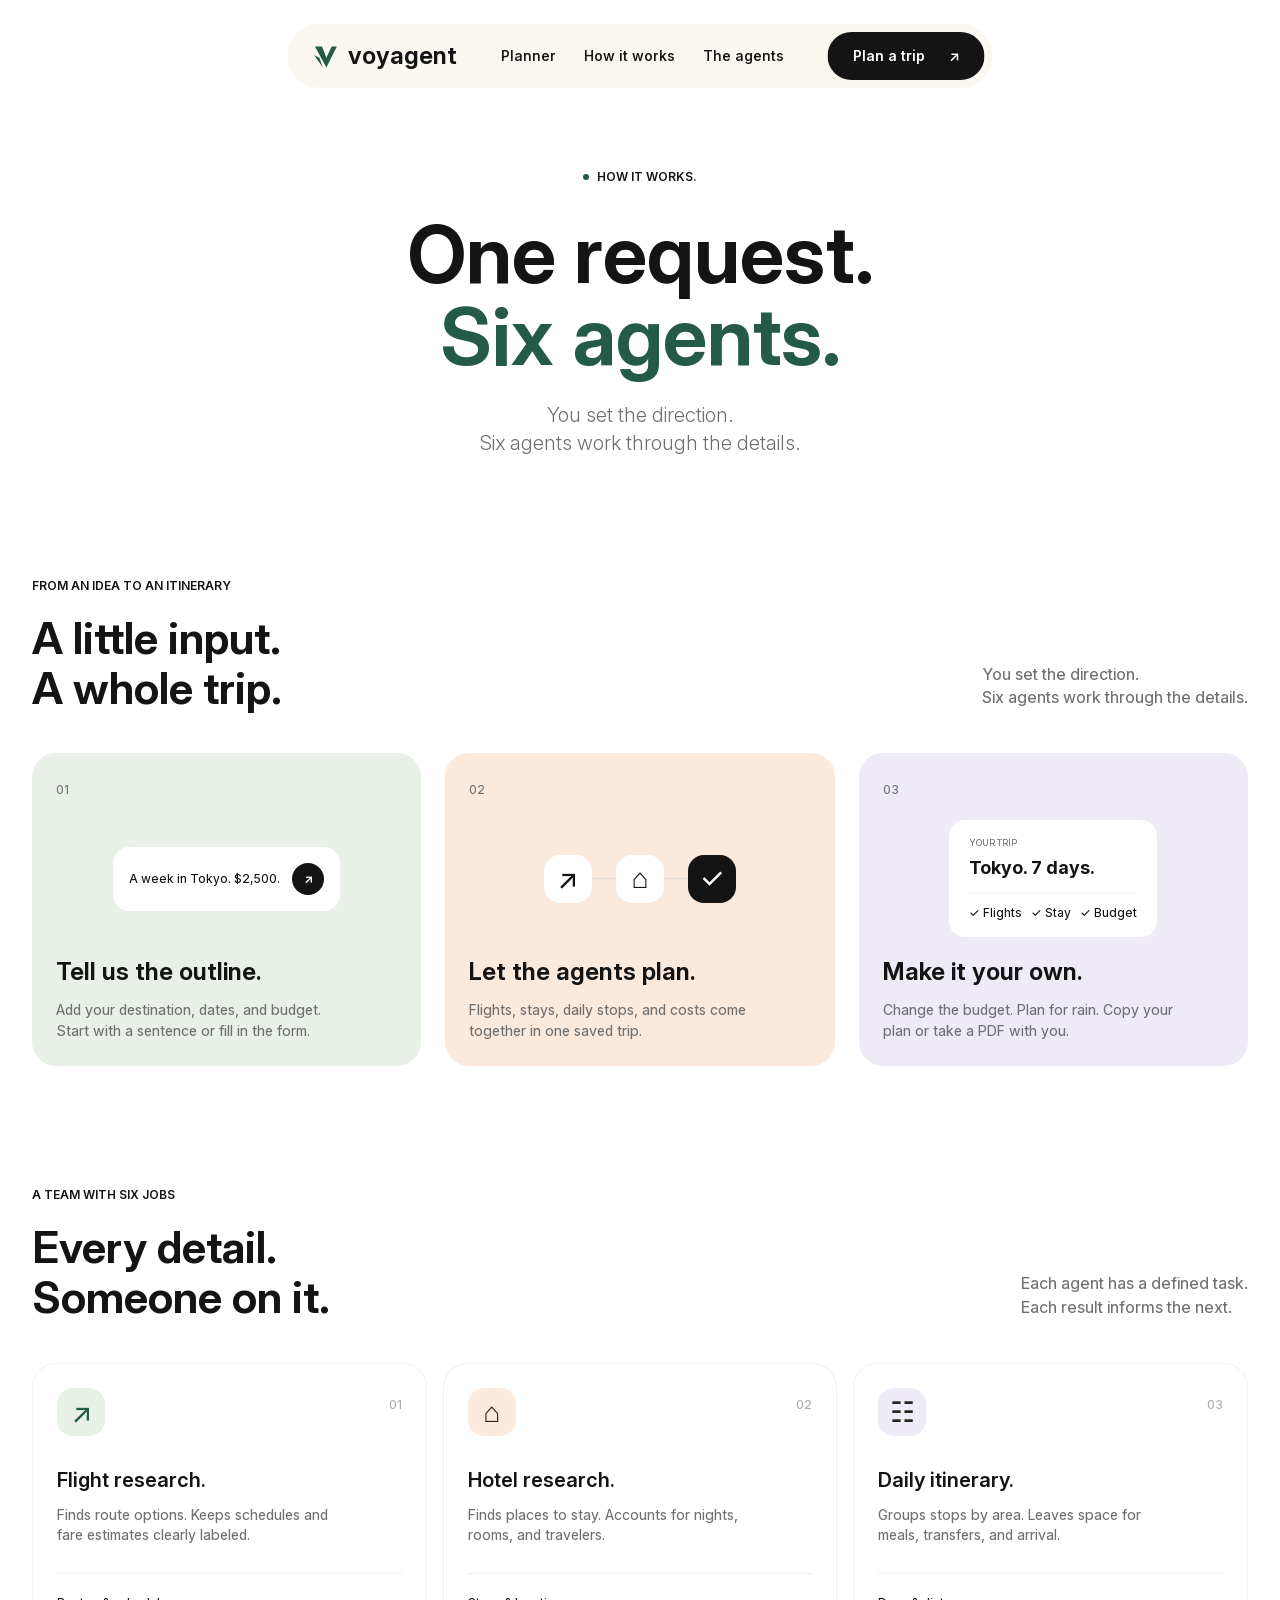
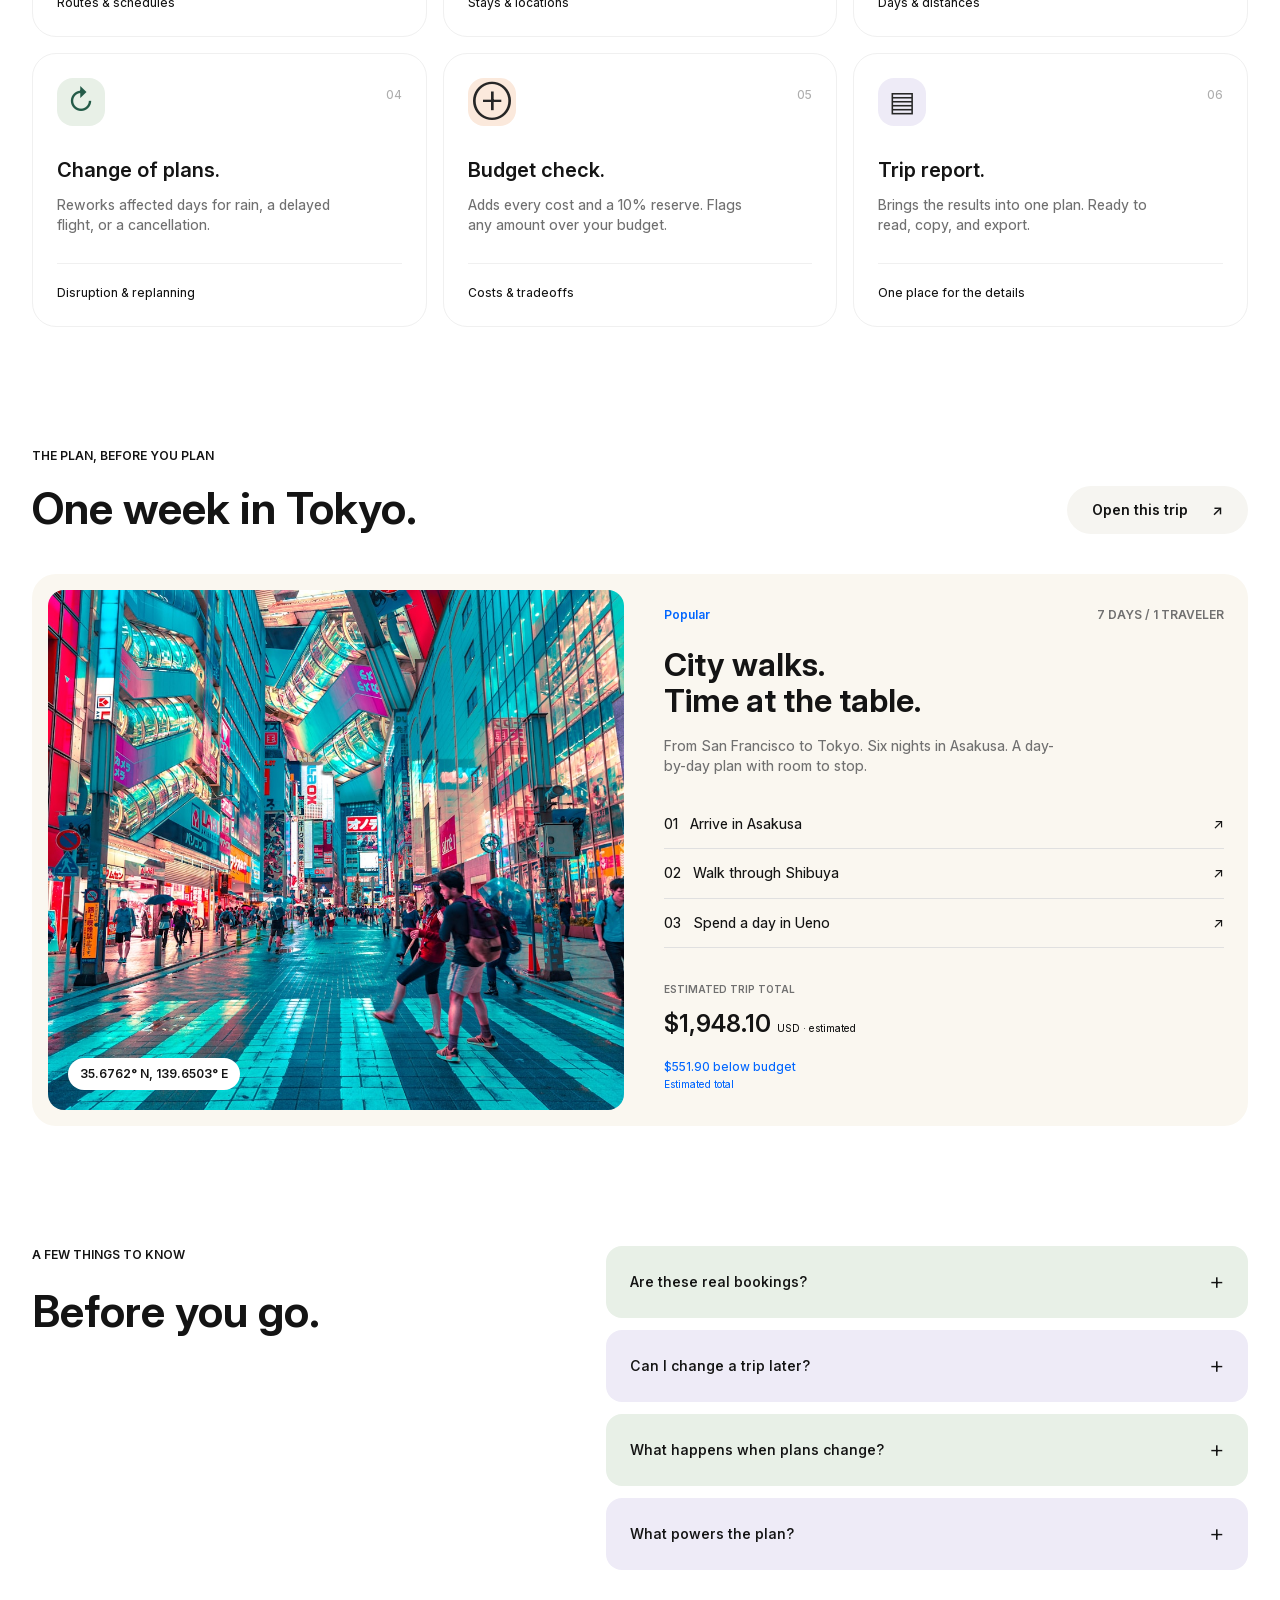
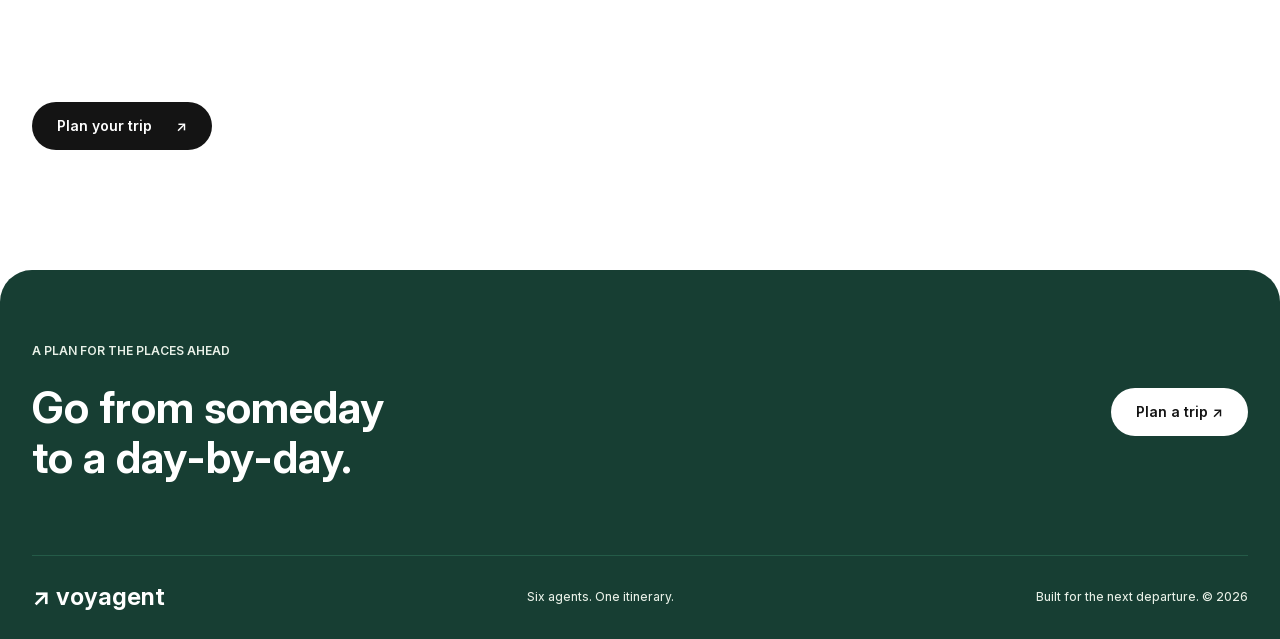
==== templates/about.html @ e4891811 "Planner-first home, about page, OpenAI live mode, estimated pricing" ====
<!doctype html>
<html lang="en">
<head>
  <meta charset="utf-8">
  <meta name="viewport" content="width=device-width, initial-scale=1">
  <meta name="description" content="How Voyagent works. Six planning agents turn one trip request into flights, stays, a daily itinerary, and a budget.">
  <title>How it works. Voyagent.</title>
  <link rel="icon" href="/static/favicon.svg" type="image/svg+xml">
  <link rel="preload" href="/static/fonts/InterVariable.woff2" as="font" type="font/woff2" crossorigin>
  <link rel="stylesheet" href="/static/style.css">
</head>
<body>
  <a class="skip" href="#main">Skip to content</a>
  <nav class="nav" aria-label="Main navigation">
    <a class="brand" href="/" aria-label="Voyagent home"><svg viewBox="0 0 32 32" aria-hidden="true"><path d="M4 5h8l5 13L23 5h6L17 29z" fill="currentColor"/><path d="m3 15 6 3 4 11z" fill="currentColor"/></svg><span>voyagent</span></a>
    <div class="nav-links"><a href="/">Planner</a><a href="/about">How it works</a><a href="/about#agents">The agents</a></div>
    <a class="button primary nav-cta" href="/">Plan a trip <span aria-hidden="true">↗</span></a>
  </nav>
  <main id="main">
    <section class="hero wrap">
      <p class="eyebrow"><span class="status-dot"></span> HOW IT WORKS.</p>
      <h1>One request.<br><span class="hero-color">Six agents.</span></h1>
      <p class="hero-subtitle">You set the direction.<br>Six agents work through the details.</p>
    </section>
    <section id="how-it-works" class="section wrap">
      <div class="section-heading"><div><p class="eyebrow">FROM AN IDEA TO AN ITINERARY</p><h2>A little input.<br>A whole trip.</h2></div><p>You set the direction.<br>Six agents work through the details.</p></div>
      <div class="steps"><article><span class="step-number">01</span><div class="step-art" aria-hidden="true"><span class="mini-input">A week in Tokyo. $2,500. <b>↗</b></span></div><h4>Tell us the outline.</h4><p>Add your destination, dates, and budget. Start with a sentence or fill in the form.</p></article><article><span class="step-number">02</span><div class="step-art node-art" aria-hidden="true"><span>↗</span><i></i><span>⌂</span><i></i><span>✓</span></div><h4>Let the agents plan.</h4><p>Flights, stays, daily stops, and costs come together in one saved trip.</p></article><article><span class="step-number">03</span><div class="step-art" aria-hidden="true"><div class="mini-plan"><span>YOUR TRIP</span><b>Tokyo. 7 days.</b><div>✓ Flights &nbsp; ✓ Stay &nbsp; ✓ Budget</div></div></div><h4>Make it your own.</h4><p>Change the budget. Plan for rain. Copy your plan or take a PDF with you.</p></article></div>
    </section>
    <section id="agents" class="section wrap">
      <div class="section-heading"><div><p class="eyebrow">A TEAM WITH SIX JOBS</p><h2>Every detail.<br>Someone on it.</h2></div><p>Each agent has a defined task.<br>Each result informs the next.</p></div>
      <div class="agents-grid">
        <article><span class="agent-icon" aria-hidden="true">↗</span><span class="agent-number">01</span><h4>Flight research.</h4><p>Finds route options. Keeps schedules and fare estimates clearly labeled.</p><span class="agent-foot">Routes &amp; schedules</span></article>
        <article><span class="agent-icon" aria-hidden="true">⌂</span><span class="agent-number">02</span><h4>Hotel research.</h4><p>Finds places to stay. Accounts for nights, rooms, and travelers.</p><span class="agent-foot">Stays &amp; locations</span></article>
        <article><span class="agent-icon" aria-hidden="true">☷</span><span class="agent-number">03</span><h4>Daily itinerary.</h4><p>Groups stops by area. Leaves space for meals, transfers, and arrival.</p><span class="agent-foot">Days &amp; distances</span></article>
        <article><span class="agent-icon" aria-hidden="true">↻</span><span class="agent-number">04</span><h4>Change of plans.</h4><p>Reworks affected days for rain, a delayed flight, or a cancellation.</p><span class="agent-foot">Disruption &amp; replanning</span></article>
        <article><span class="agent-icon" aria-hidden="true">⊕</span><span class="agent-number">05</span><h4>Budget check.</h4><p>Adds every cost and a 10% reserve. Flags any amount over your budget.</p><span class="agent-foot">Costs &amp; tradeoffs</span></article>
        <article><span class="agent-icon" aria-hidden="true">▤</span><span class="agent-number">06</span><h4>Trip report.</h4><p>Brings the results into one plan. Ready to read, copy, and export.</p><span class="agent-foot">One place for the details</span></article>
      </div>
    </section>
    <section id="sample" class="section wrap">
      <div class="section-heading"><div><p class="eyebrow">THE PLAN, BEFORE YOU PLAN</p><h2>One week in Tokyo.</h2></div><a class="button soft" href="/?example=Tokyo">Open this trip <span aria-hidden="true">↗</span></a></div>
      <div class="sample-card"><div class="sample-photo"><img src="/static/images/tokyo.jpg" alt="Tokyo cityscape" loading="lazy"><span class="image-tag">35.6762° N, 139.6503° E</span></div><div class="sample-detail"><div class="sample-kicker"><span class="badge">Popular</span><span class="label">7 DAYS / 1 TRAVELER</span></div><h3>City walks.<br>Time at the table.</h3><p>From San Francisco to Tokyo. Six nights in Asakusa. A day-by-day plan with room to stop.</p><div class="sample-line"><span>01 &nbsp; Arrive in Asakusa</span><span>↗</span></div><div class="sample-line"><span>02 &nbsp; Walk through Shibuya</span><span>↗</span></div><div class="sample-line"><span>03 &nbsp; Spend a day in Ueno</span><span>↗</span></div><div class="sample-total"><div><span class="label">ESTIMATED TRIP TOTAL</span><strong>$1,948.10 <small>USD · estimated</small></strong></div><span class="saving">$551.90 below budget<br><small>Estimated total</small></span></div></div></div>
    </section>
    <section class="section faq wrap"><div><p class="eyebrow">A FEW THINGS TO KNOW</p><h2>Before you go.</h2></div><div class="faq-list"><details><summary>Are these real bookings?</summary><p>No. The planner produces estimated costs and research. No tickets or rooms are purchased.</p></details><details><summary>Can I change a trip later?</summary><p>Yes. Your browser remembers the current trip. Reopen the planner to change the length, budget, or disruption scenario.</p></details><details><summary>What happens when plans change?</summary><p>Ask for rain on a specific day or a flight delay. The planner replaces or removes affected stops and calculates the budget again.</p></details><details><summary>What powers the plan?</summary><p>The server uses OpenAI for itinerary ordering and the trip report. Flight and hotel figures are estimated allowances, not live fares or verified availability.</p></details></div></section>
    <section class="section wrap"><a class="button primary" href="/">Plan your trip <span aria-hidden="true">↗</span></a></section>
  </main>
  <footer><div class="wrap"><div class="footer-top"><div><p class="eyebrow">A PLAN FOR THE PLACES AHEAD</p><h2>Go from someday<br>to a day-by-day.</h2></div><a class="button inverse" href="/">Plan a trip ↗</a></div><div class="footer-bottom"><a class="brand" href="/">↗ voyagent</a><span>Six agents. One itinerary.</span><span>Built for the next departure. © 2026</span></div></div></footer>
</body>
</html>
---- static/style.css ----
@font-face{font-family:Inter;src:url('/static/fonts/InterVariable.woff2') format('woff2');font-weight:100 900;font-style:normal;font-display:swap}
:root{--ink:#141414;--canvas:#ffffff;--soft-canvas:#f3f3f3;--field:#f0f0f0;--hairline-soft:#f0f0f0;--hairline:#e0e0e0;--text:#141414;--soft-ink:#262626;--muted:#707070;--faint:#adadad;--on-primary:#ffffff;--accent:#0066ff;--display:80px;--h1:56px;--h2:44px;--h3:32px;--h4:24px;--title:20px;--body-lg:20px;--body:16px;--body-sm:14px;--label:12px;--caption:12px;--pill:9999px;--input-radius:16px;--card-radius:24px;--space:8px;--section:120px}
*{box-sizing:border-box;letter-spacing:0}html{scroll-behavior:smooth;scroll-padding-top:112px}body{margin:0;background:var(--canvas);color:var(--text);font-family:Inter,Arial,sans-serif;font-weight:450;font-size:var(--body);line-height:1.45}button,input,select,textarea{font:inherit;color:inherit}button,a,input,select,textarea{-webkit-tap-highlight-color:transparent}button,a{touch-action:manipulation}button{cursor:pointer}a{color:inherit;text-decoration:none}button:disabled{cursor:wait;opacity:.55}button{border:0;background:none}button,a{outline-offset:4px}button:focus-visible,a:focus-visible{outline:2px solid var(--ink)}[hidden]{display:none!important}h1,h2,h3,h4,p{margin:0}h1,h2,h3,h4{font-weight:650}h1{font-size:var(--display);line-height:1.02}h2{font-size:var(--h2);line-height:1.13}h3{font-size:var(--h3);line-height:1.13}h4{font-size:var(--h4);line-height:1.25}img{display:block;width:100%;height:100%;object-fit:cover}svg{display:block}.wrap{width:calc(100% - 96px);max-width:1280px;margin-inline:auto}.section{margin-top:var(--section)}.eyebrow,.label{font-size:var(--label);font-weight:600}.eyebrow{margin-bottom:24px}.caption,.fine-print{font-size:var(--caption);color:var(--muted)}.muted{color:var(--muted)}.nav{position:fixed;z-index:50;top:24px;left:50%;transform:translateX(-50%);display:flex;align-items:center;gap:44px;background:var(--soft-canvas);padding:8px 8px 8px 24px;border-radius:var(--pill);white-space:nowrap}.brand{font-weight:650;font-size:24px;display:flex;align-items:center;gap:8px}.brand svg{width:28px;height:28px}.nav-links{display:flex;gap:28px;font-size:var(--body-sm);font-weight:550}.nav-links a{display:flex;align-items:center;min-height:44px}.button{display:inline-flex;align-items:center;justify-content:center;gap:24px;min-height:48px;padding:12px 24px;border-radius:var(--pill);font-size:var(--body-sm);font-weight:600;line-height:1.4;white-space:nowrap;border:1px solid transparent;transition:background .2s,transform .2s}.button:hover{transform:translateY(-1px)}.primary{background:var(--ink);color:var(--on-primary)}.primary:hover{background:var(--soft-ink)}.outline{background:var(--canvas);border-color:var(--hairline)}.outline:hover,.soft{background:var(--soft-canvas)}.soft:hover{background:var(--hairline)}.inverse{background:var(--canvas);color:var(--ink)}.full{width:100%}.hero{text-align:center;padding-top:168px}.hero .eyebrow{display:flex;gap:8px;justify-content:center;align-items:center;margin-bottom:28px}.status-dot{width:6px;height:6px;border-radius:50%;background:var(--ink);display:inline-block;flex-shrink:0}.hero-subtitle{font-weight:300;font-size:var(--body-lg);line-height:1.4;margin:24px auto 32px;color:var(--muted)}.trip-input{max-width:736px;margin:auto;padding:20px 24px 16px;border:1px solid var(--hairline);border-radius:var(--card-radius);text-align:left}.trip-input:focus-within{outline:2px solid var(--ink);outline-offset:2px}textarea,input,select{background:var(--field);border:none;border-radius:var(--input-radius);min-height:48px;padding:14px 16px;width:100%;outline:none}textarea:focus,input:focus,select:focus{outline:2px solid var(--ink);outline-offset:2px}input::placeholder,textarea::placeholder{color:var(--faint);opacity:1}.trip-input textarea{background:var(--canvas);resize:vertical;min-height:72px;padding:0;font-size:18px;line-height:1.5;border-radius:0}.trip-input textarea:focus{outline:none}.input-bottom{display:flex;justify-content:space-between;align-items:center;gap:16px}.input-bottom>span{color:var(--muted);font-size:var(--caption)}.input-bottom>span>span{font-size:20px;margin-right:6px;color:var(--ink)}.suggestions{display:flex;flex-wrap:wrap;align-items:center;justify-content:center;gap:8px;margin:20px 0 12px;font-size:var(--caption);color:var(--muted)}.suggestions>span{margin-right:8px}.suggestions button,.replan-chips button{background:var(--soft-canvas);padding:10px 16px;border-radius:var(--pill);min-height:44px;font-size:var(--caption)}.suggestions button:hover,.replan-chips button:hover{background:var(--hairline)}.destinations{display:grid;grid-template-columns:repeat(3,1fr);gap:24px;margin-top:64px}.destination-image{display:block;width:100%;padding:0;height:300px;position:relative;overflow:hidden;border-radius:var(--input-radius)}.destination-image img{filter:grayscale(100%);transition:transform .5s;object-position:center 60%}.destination-image:hover img{transform:scale(1.035)}.image-tag{position:absolute;top:20px;left:20px;border-radius:var(--pill);padding:7px 12px;background:var(--canvas);font-size:var(--label);font-weight:600}.round-arrow{position:absolute;bottom:16px;right:16px;background:var(--canvas);width:44px;height:44px;border-radius:50%;display:grid;place-items:center;font-size:24px}.destination-caption{display:flex;justify-content:space-between;align-items:center;margin-top:20px;gap:8px}.destination-caption h3{font-size:var(--h4)}.destination-caption>span{color:var(--muted);font-size:var(--caption)}.section-heading{display:flex;align-items:flex-end;justify-content:space-between;margin-bottom:40px;gap:32px}.section-heading .eyebrow{margin-bottom:20px}.section-heading>p{color:var(--muted);font-size:var(--body);padding-bottom:4px}.steps{display:grid;grid-template-columns:repeat(3,1fr);gap:24px}.steps article{background:var(--soft-canvas);border-radius:var(--card-radius);padding:24px}.step-number{font-size:var(--label);color:var(--muted)}.steps p{font-size:var(--body-sm);line-height:1.55;color:var(--muted);margin-top:12px;max-width:290px}.step-art{height:156px;display:flex;align-items:center;justify-content:center}.mini-input{background:var(--canvas);padding:16px;border-radius:var(--input-radius);font-size:var(--caption);display:flex;gap:12px;align-items:center}.mini-input b{background:var(--ink);color:var(--on-primary);border-radius:50%;width:32px;height:32px;display:grid;place-items:center}.node-art span{width:48px;height:48px;border-radius:16px;background:var(--canvas);display:grid;place-items:center;font-size:28px}.node-art i{height:1px;width:24px;background:var(--hairline)}.node-art span:last-child{background:var(--ink);color:var(--on-primary)}.mini-plan{background:var(--canvas);border-radius:16px;padding:16px 20px;font-size:var(--caption)}.mini-plan>span{font-size:9px;color:var(--muted);display:block}.mini-plan b{display:block;font-size:18px;margin:6px 0 12px}.mini-plan div{border-top:1px solid var(--hairline-soft);padding-top:10px}.agents-grid{display:grid;grid-template-columns:repeat(3,1fr);gap:16px}.agents-grid article{border:1px solid var(--hairline-soft);border-radius:var(--card-radius);padding:24px;position:relative}.agent-icon{display:grid;place-items:center;width:48px;height:48px;background:var(--soft-canvas);border-radius:16px;font-size:28px;margin-bottom:32px}.agent-number{position:absolute;right:24px;top:32px;font-size:var(--label);color:var(--faint)}.agents-grid h4{font-size:20px;font-weight:600}.agents-grid p{font-size:var(--body-sm);color:var(--muted);margin:12px 0 28px;max-width:300px}.agent-foot{font-size:var(--caption);border-top:1px solid var(--hairline-soft);display:block;padding-top:20px}.sample-card{display:grid;grid-template-columns:1fr 1fr;background:var(--soft-canvas);border-radius:var(--card-radius);overflow:hidden}.sample-photo{position:relative;min-height:520px;margin:16px;border-radius:16px;overflow:hidden}.sample-photo img{filter:grayscale(1)}.sample-photo .image-tag{top:auto;bottom:20px}.sample-detail{padding:40px 32px 32px}.sample-kicker{display:flex;align-items:center;justify-content:space-between;margin-bottom:24px}.badge{color:var(--accent);font-size:var(--label);font-weight:600}.sample-kicker .label{color:var(--muted)}.sample-detail>p{margin:16px 0 24px;max-width:390px;color:var(--muted);font-size:var(--body-sm)}.sample-line{display:flex;justify-content:space-between;padding:14px 0;border-bottom:1px solid var(--hairline);font-size:var(--body-sm)}.sample-total{display:flex;align-items:end;justify-content:space-between;margin-top:28px;gap:16px}.sample-total .label{font-size:10px;color:var(--muted)}.sample-total strong{display:block;font-size:var(--h4);margin-top:8px;font-weight:600}.sample-total small{font-size:10px;font-weight:450}.saving{color:var(--accent);font-size:var(--caption)}.faq{display:grid;grid-template-columns:1fr 1.3fr;gap:80px}.faq details{background:var(--soft-canvas);border-radius:16px;margin-bottom:12px;padding:0 24px}.faq summary{min-height:72px;display:flex;align-items:center;justify-content:space-between;cursor:pointer;font-size:var(--body-sm);font-weight:550;list-style:none;gap:16px}.faq summary::-webkit-details-marker{display:none}.faq summary:after{content:'+';font-size:24px;font-weight:300}.faq details[open] summary:after{content:'−'}.faq details p{padding-bottom:24px;color:var(--muted);font-size:var(--body-sm)}footer{margin-top:120px;background:var(--ink);color:var(--on-primary);border-radius:32px 32px 0 0;padding:72px 0 24px}.footer-top{display:flex;align-items:center;justify-content:space-between;gap:40px}.footer-top .eyebrow{color:var(--faint)}.footer-bottom{border-top:1px solid var(--soft-ink);margin-top:72px;padding-top:24px;display:flex;justify-content:space-between;align-items:center;gap:24px}.footer-bottom>span{font-size:var(--caption);color:var(--faint)}.planner{padding-top:152px}.planner-heading{display:flex;justify-content:space-between;align-items:center;margin-bottom:40px}.planner-heading h1{font-size:var(--h1);margin-top:20px}.back-link{font-size:var(--body-sm);color:var(--muted);display:inline-flex;min-height:44px;align-items:center}.planner-grid{display:grid;grid-template-columns:300px minmax(0,1fr);gap:40px}.card{border:1px solid var(--hairline-soft);border-radius:var(--card-radius);padding:24px}.form-card{background:var(--soft-canvas);border:0}.card-heading{display:flex;justify-content:space-between;align-items:center;gap:16px;margin-bottom:24px}.card-heading h4{font-size:20px}.form-card label{display:block;font-size:var(--caption);font-weight:600;margin-bottom:8px;margin-top:20px}.form-card input,.form-card select{background:var(--canvas)}.form-card .card-heading{margin-bottom:24px}.form-pair{display:grid;grid-template-columns:1fr 1fr;gap:16px}.form-card .full{margin-top:24px}.form-card .caption{text-align:center;margin-top:16px;line-height:1.5}.mode-note{display:flex;gap:10px;padding:24px 16px;color:var(--muted);font-size:var(--caption)}.mode-note .status-dot{margin-top:6px}.empty-state{text-align:center;display:flex;align-items:center;justify-content:center;flex-direction:column;min-height:650px;background:var(--canvas)}.empty-mark{height:96px;width:96px;border-radius:30%;background:var(--soft-canvas);font-size:56px;display:grid;place-items:center;margin-bottom:40px}.empty-state h2{font-size:36px}.empty-state .eyebrow{color:var(--muted)}.empty-state>p:not(.eyebrow){margin:24px 0;color:var(--muted)}.result-top{display:flex;justify-content:space-between;align-items:flex-start;gap:16px;flex-wrap:wrap}.result-top .eyebrow{margin-bottom:12px;color:var(--muted)}.result-top h2{margin-bottom:12px}.result-top .muted{font-size:var(--body-sm)}.export-actions{display:flex;gap:8px}.export-actions .button{padding:12px 16px;font-size:12px}.trace{display:flex;flex-wrap:wrap;gap:8px 16px;border-top:1px solid var(--hairline-soft);padding-top:20px;margin:24px 0;font-size:10px;color:var(--muted)}.tablist{display:flex;gap:4px;background:var(--soft-canvas);border-radius:var(--pill);padding:5px;overflow-x:auto;margin-bottom:24px}.tablist button{flex:1;padding:12px 16px;border-radius:var(--pill);min-height:44px;font-size:var(--body-sm);white-space:nowrap}.tablist button[aria-selected=true]{background:var(--ink);color:var(--on-primary)}.overview-photo{height:230px;border-radius:16px;overflow:hidden;position:relative;margin-bottom:24px}.overview-photo img{filter:grayscale(1)}.overview-photo .image-tag{top:auto;bottom:16px}.overview-summary{font-size:var(--body);line-height:1.65;color:var(--muted);margin-bottom:24px}.stats-grid{display:grid;grid-template-columns:repeat(3,1fr);gap:12px;margin-bottom:24px}.stat{padding:20px 16px;background:var(--soft-canvas);border-radius:16px}.stat .label{color:var(--muted);font-size:10px}.stat strong{display:block;font-size:22px;font-weight:600;margin:8px 0 4px}.stat small{font-size:10px;color:var(--muted)}.result-card{margin-bottom:16px}.result-card h4{font-size:20px;margin-bottom:8px}.result-card p{color:var(--muted);font-size:var(--body-sm);line-height:1.6}.result-card .price{display:block;font-size:24px;font-weight:600;margin:20px 0 4px}.price-label{font-size:10px;font-weight:600;color:var(--muted)}.route-line{display:flex;align-items:center;justify-content:space-between;background:var(--soft-canvas);border-radius:16px;padding:24px;margin-top:20px}.route-line strong{font-size:24px}.route-line span{color:var(--muted);font-size:var(--caption)}.selected-label{font-size:10px;color:var(--muted);font-weight:600;margin-bottom:16px}.day-heading{display:flex;justify-content:space-between;align-items:center;gap:16px;margin-bottom:20px}.day-number{background:var(--soft-canvas);font-size:var(--label);font-weight:600;width:44px;height:44px;border-radius:50%;display:grid;place-items:center;flex-shrink:0}.day-heading>div{flex:1}.day-heading h4{margin:0}.day-heading .caption{margin-top:4px}.event{display:grid;grid-template-columns:100px 1fr;gap:16px;border-top:1px solid var(--hairline-soft);padding:16px 0}.event time{font-size:12px;color:var(--muted);padding-top:2px}.event strong{font-size:var(--body-sm);font-weight:550}.event small{display:block;font-size:10px;color:var(--muted);margin-top:4px}.day-note{font-size:var(--caption)!important;margin-top:8px}.budget-total{font-size:44px;font-weight:650;margin:12px 0}.budget-status{font-size:var(--body-sm);margin-bottom:20px}.budget-meter{width:100%;height:12px;display:block;margin:16px 0 24px;appearance:none;border:0;background:var(--field);border-radius:var(--pill)}.budget-meter::-webkit-meter-bar{background:var(--field);border:0;height:8px}.budget-meter::-webkit-meter-optimum-value{background:var(--ink);border-radius:var(--pill)}.budget-meter::-moz-meter-bar{background:var(--ink)}.budget-row{display:flex;justify-content:space-between;gap:16px;padding:16px 0;border-top:1px solid var(--hairline-soft);font-size:var(--body-sm)}.budget-row small{font-size:10px;color:var(--muted);margin-left:8px}.replan{margin-top:32px;background:var(--soft-canvas);border:none}.replan .card-heading{margin-bottom:12px}.replan .eyebrow{font-size:10px;margin-bottom:12px;color:var(--muted)}.replan .agent-icon{margin:0;background:var(--canvas)}.replan>p{font-size:var(--body-sm);color:var(--muted)}.replan-chips{display:flex;gap:8px;flex-wrap:wrap;margin:20px 0 12px}.replan-chips button{background:var(--canvas);font-size:11px}.replan form{display:flex;align-items:center;gap:8px}.replan input{background:var(--canvas);font-size:var(--body-sm);min-width:0}.replan form button{width:48px;flex-shrink:0;padding:12px;font-size:20px}.change-note{font-size:var(--caption);padding:12px 0;border-top:1px solid var(--hairline);margin-top:16px}.status-message,.error-message{background:var(--soft-canvas);padding:20px 24px;border-radius:16px;font-size:var(--body-sm);margin-bottom:24px}.error-message{border:1px solid var(--ink)}.status-message:before{content:'';display:inline-block;width:12px;height:12px;border:1px solid var(--faint);border-top-color:var(--ink);border-radius:50%;animation:spin .8s linear infinite;margin-right:12px}.toast{position:fixed;bottom:24px;left:50%;transform:translateX(-50%);padding:16px 24px;background:var(--ink);color:var(--on-primary);border-radius:var(--pill);z-index:100;font-size:var(--body-sm);max-width:90vw}.skip{position:fixed;top:-80px;left:16px;z-index:100;background:var(--ink);color:var(--on-primary);padding:12px 24px;border-radius:var(--pill)}.skip:focus{top:16px}.sr-only{position:absolute;width:1px;height:1px;padding:0;margin:-1px;overflow:hidden;clip:rect(0,0,0,0);white-space:nowrap;border:0}@keyframes spin{to{transform:rotate(360deg)}}
@media(min-width:1536px){.wrap{max-width:1360px}.destination-image{height:340px}}
@media(max-width:1280px){.wrap{width:calc(100% - 64px)}.destination-caption{align-items:flex-start;flex-direction:column}.planner-grid{gap:24px;grid-template-columns:280px minmax(0,1fr)}.sample-detail{padding:32px 24px}.sample-total{align-items:flex-start;flex-direction:column}}
@media(max-width:1024px){:root{--section:96px}.nav{gap:24px}.nav-links{gap:16px}.wrap{width:calc(100% - 48px)}.destination-image{height:260px}.steps{gap:16px}.steps article{padding:24px 20px}.steps h4{font-size:20px}.agents-grid{grid-template-columns:repeat(2,1fr)}.section-heading>p{max-width:260px}.sample-photo{min-height:540px}.faq{gap:40px}.planner-grid{grid-template-columns:250px minmax(0,1fr)}.stats-grid{grid-template-columns:1fr}.stat{display:flex;align-items:center;justify-content:space-between;gap:8px}.stat strong{margin:0;font-size:20px}}
@media(max-width:768px){.nav-links{display:none}.nav{width:calc(100% - 48px);max-width:480px;justify-content:space-between}.hero{padding-top:152px}.hero h1{font-size:64px}.destinations{gap:16px}.destination-image{height:230px}.destination-caption>span{font-size:10px}.section-heading{align-items:flex-start}.section-heading>p{font-size:14px}.sample-card{grid-template-columns:1fr 1.2fr}.sample-detail h3{font-size:28px}.sample-photo{min-height:580px}.faq{grid-template-columns:1fr;gap:32px}.planner-grid{grid-template-columns:240px minmax(0,1fr);gap:16px}.form-card{padding:20px}.footer-bottom>span:nth-child(2){display:none}}
@media(max-width:719px){:root{--section:80px;--h2:36px;--h1:44px}.wrap{width:calc(100% - 40px)}.nav .brand span{display:none}.nav{max-width:none;width:calc(100% - 40px);top:16px;padding-left:20px}.hero{padding-top:144px}.hero-subtitle{font-size:18px}.hero h1{font-size:60px}.hero .eyebrow{font-size:10px}.trip-input{padding:20px}.input-bottom>span{max-width:160px;font-size:10px}.input-bottom>span>span{display:none}.input-bottom .button{padding-inline:20px}.suggestions{gap:8px}.suggestions>span{width:100%}.destinations{grid-template-columns:1fr;margin-top:48px;gap:32px}.destination-image{height:320px}.destination-caption{flex-direction:row;align-items:center}.destination-caption>span{font-size:12px}.section-heading{flex-direction:column;gap:24px;margin-bottom:32px}.section-heading>p{max-width:none}.steps,.agents-grid,.sample-card,.planner-grid{grid-template-columns:1fr}.steps{gap:16px}.steps article{padding:24px}.step-art{height:128px}.steps p{max-width:none}.agents-grid article{padding:24px}.agents-grid p{max-width:none}.sample-photo{height:300px;min-height:0}.sample-detail{padding:24px}.sample-total{flex-direction:row;align-items:end;flex-wrap:wrap}.footer-top{align-items:flex-start;flex-direction:column}.footer-bottom{align-items:flex-start;flex-direction:column;margin-top:48px;gap:16px}footer{padding-top:48px;margin-top:80px}.planner{padding-top:128px}.planner-heading{align-items:flex-start;gap:16px}.planner-heading h1{font-size:40px}.planner-heading>.button{margin-top:10px;padding:12px 16px}.back-link{font-size:12px}.planner-grid{gap:24px}.empty-state{min-height:420px}.form-card{padding:24px}.form-card select,.form-card input{font-size:16px}.mode-note{padding-bottom:0}.stats-grid{grid-template-columns:repeat(3,1fr);gap:8px}.stat{display:block;padding:16px 12px}.stat strong{font-size:18px;margin:8px 0}.stat small{font-size:9px}.tablist button{padding:12px 16px}.tablist{justify-content:flex-start}.result-top{gap:24px}.overview-photo{height:240px}.replan{padding:20px}.event{grid-template-columns:84px 1fr;gap:12px}}
@media(max-width:600px){.hero h1{font-size:56px}.hero-subtitle br{display:none}.trip-input textarea{font-size:16px}.input-bottom>span{display:none}.input-bottom{justify-content:flex-end}.suggestions button{font-size:10px;padding:10px 12px}.destination-image{height:300px}.fine-print{font-size:10px}.sample-total strong{font-size:22px}.stats-grid{grid-template-columns:1fr}.stat{display:flex}.stat strong{margin:0}.hero .eyebrow{margin-bottom:24px}.section-heading h2{font-size:36px}}
@media(prefers-reduced-motion:reduce){html{scroll-behavior:auto}*,*:before{animation:none!important;transition:none!important}}
/* Input surfaces follow the shared field token in every context. */
.trip-input{background:var(--field);border:0}.trip-input textarea,.form-card input,.form-card select,.replan input{background:var(--field)}

/* Color edition: photography and tinted surfaces retain the gallery layout. */
:root{--sage:#e8f0e7;--peach:#fbe9dc;--lavender:#eeebf7;--forest:#245b48;--forest-deep:#173e33;--cream:#faf7f0;--soft-canvas:#f6f5f1;--field:#f0f3ee}
.hero-color{color:var(--forest)}
.brand svg,.hero .status-dot{color:var(--forest)}
.hero .status-dot{background:var(--forest)}
.nav{background:var(--cream)}
.destination-image img,.sample-photo img,.overview-photo img{filter:none}
.suggestions button:nth-of-type(1),.steps article:nth-child(1){background:var(--sage)}
.suggestions button:nth-of-type(2),.steps article:nth-child(2){background:var(--peach)}
.suggestions button:nth-of-type(3),.steps article:nth-child(3){background:var(--lavender)}
.agents-grid article:nth-child(3n+1) .agent-icon{background:var(--sage);color:var(--forest)}
.agents-grid article:nth-child(3n+2) .agent-icon{background:var(--peach);color:var(--soft-ink)}
.agents-grid article:nth-child(3n) .agent-icon{background:var(--lavender);color:var(--soft-ink)}
.sample-card,.form-card{background:var(--cream)}
.faq details:nth-child(odd){background:var(--sage)}
.faq details:nth-child(even){background:var(--lavender)}
.stat:nth-child(1),.day-number,.empty-mark{background:var(--sage);color:var(--forest)}
.stat:nth-child(2){background:var(--peach)}
.stat:nth-child(3){background:var(--lavender)}
.replan{background:var(--sage)}
footer{background:var(--forest-deep)}
.footer-top .eyebrow,.footer-bottom>span{color:var(--sage)}
.footer-bottom{border-color:var(--forest)}
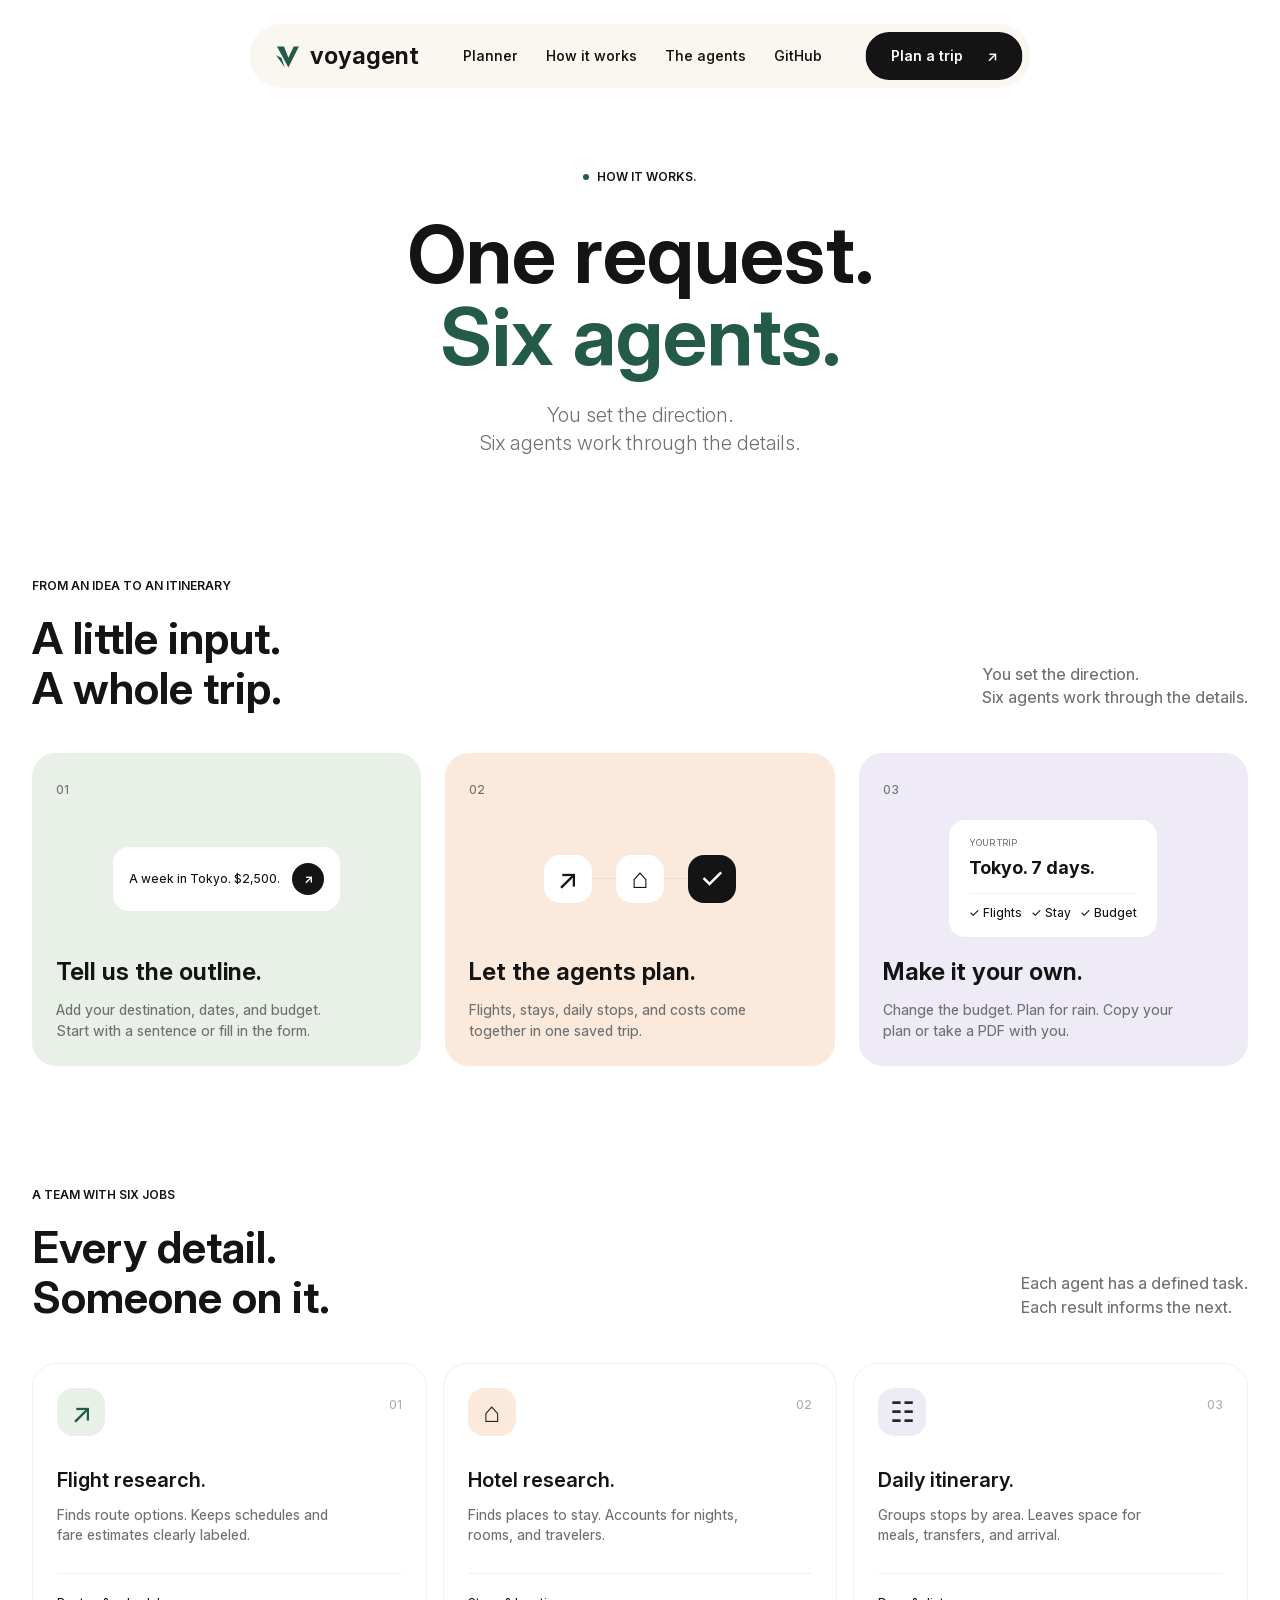
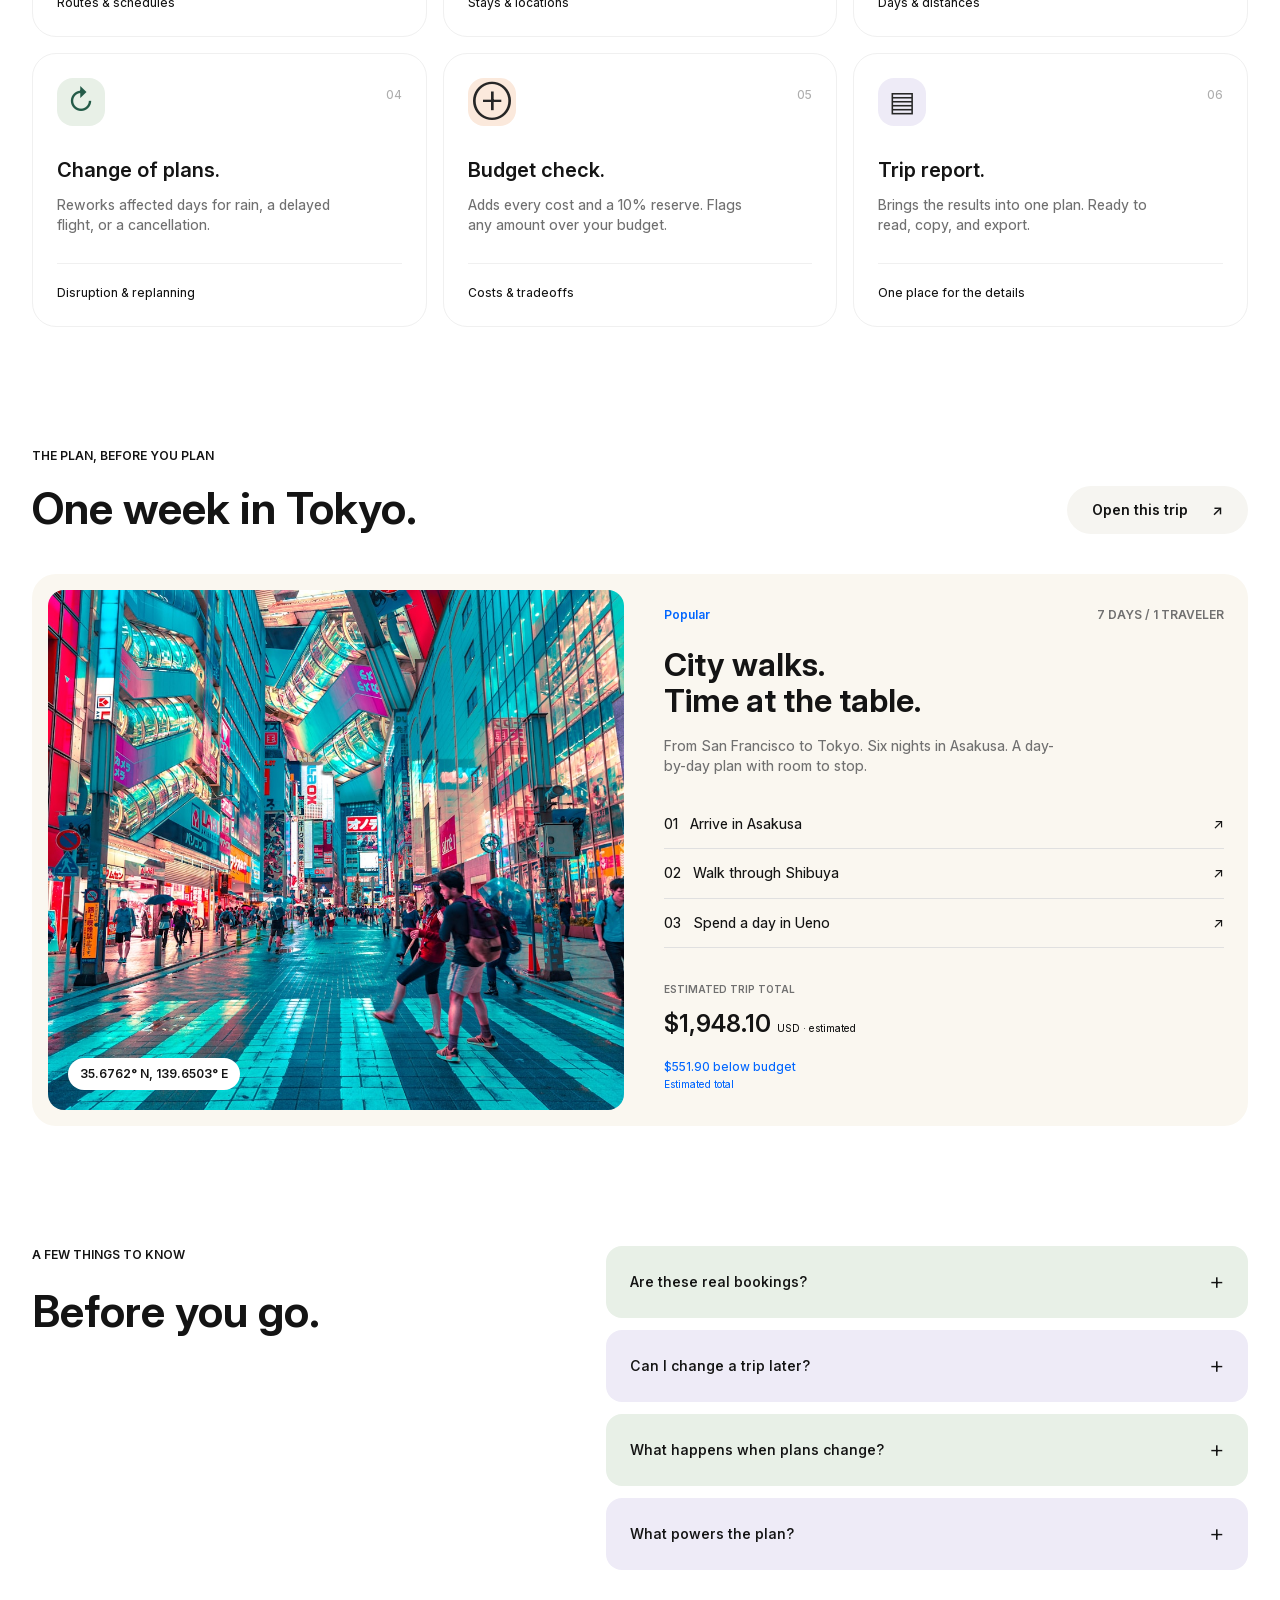
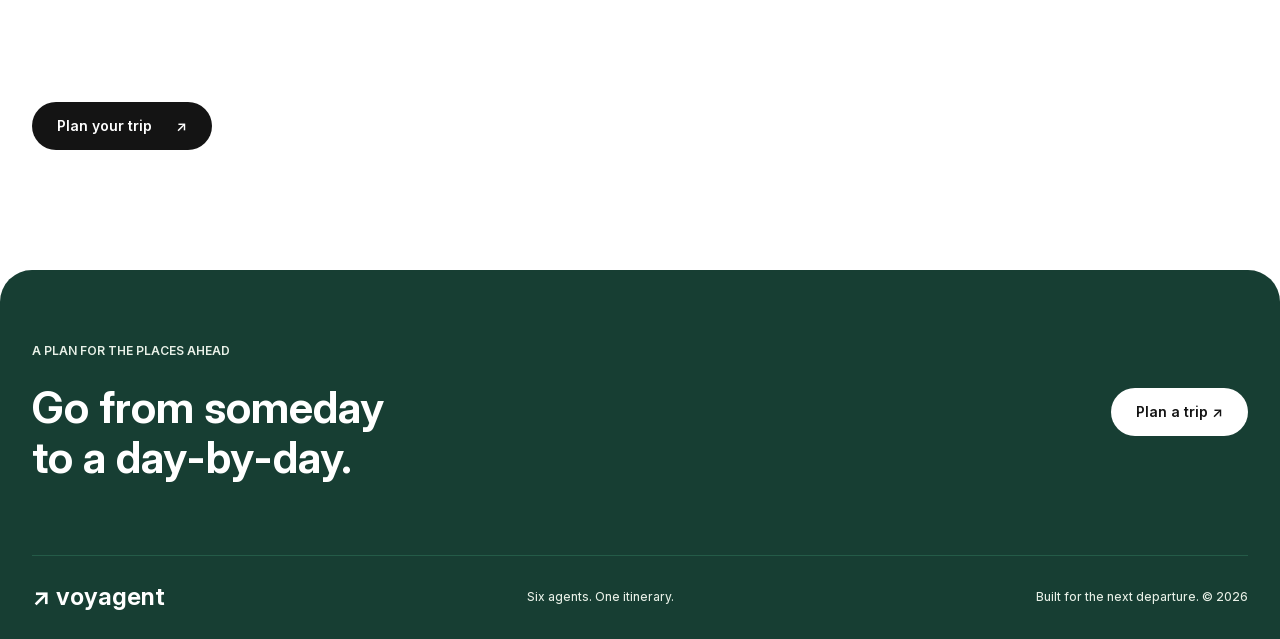
==== commit 27eb19a9: "Reference-style home with sample chips, new destinations, status badge" ====
--- a/templates/about.html
+++ b/templates/about.html
@@ -13,7 +13,7 @@
   <a class="skip" href="#main">Skip to content</a>
   <nav class="nav" aria-label="Main navigation">
     <a class="brand" href="/" aria-label="Voyagent home"><svg viewBox="0 0 32 32" aria-hidden="true"><path d="M4 5h8l5 13L23 5h6L17 29z" fill="currentColor"/><path d="m3 15 6 3 4 11z" fill="currentColor"/></svg><span>voyagent</span></a>
-    <div class="nav-links"><a href="/">Planner</a><a href="/about">How it works</a><a href="/about#agents">The agents</a></div>
+    <div class="nav-links"><a href="/">Planner</a><a href="/about">How it works</a><a href="/about#agents">The agents</a><a href="https://github.com/GrrrGe/Voyagent" target="_blank" rel="noopener noreferrer">GitHub</a></div>
     <a class="button primary nav-cta" href="/">Plan a trip <span aria-hidden="true">↗</span></a>
   </nav>
   <main id="main">
@@ -38,7 +38,7 @@
       </div>
     </section>
     <section id="sample" class="section wrap">
-      <div class="section-heading"><div><p class="eyebrow">THE PLAN, BEFORE YOU PLAN</p><h2>One week in Tokyo.</h2></div><a class="button soft" href="/?example=Tokyo">Open this trip <span aria-hidden="true">↗</span></a></div>
+      <div class="section-heading"><div><p class="eyebrow">THE PLAN, BEFORE YOU PLAN</p><h2>One week in Tokyo.</h2></div><a class="button soft" href="/?example=Japan">Open this trip <span aria-hidden="true">↗</span></a></div>
       <div class="sample-card"><div class="sample-photo"><img src="/static/images/tokyo.jpg" alt="Tokyo cityscape" loading="lazy"><span class="image-tag">35.6762° N, 139.6503° E</span></div><div class="sample-detail"><div class="sample-kicker"><span class="badge">Popular</span><span class="label">7 DAYS / 1 TRAVELER</span></div><h3>City walks.<br>Time at the table.</h3><p>From San Francisco to Tokyo. Six nights in Asakusa. A day-by-day plan with room to stop.</p><div class="sample-line"><span>01 &nbsp; Arrive in Asakusa</span><span>↗</span></div><div class="sample-line"><span>02 &nbsp; Walk through Shibuya</span><span>↗</span></div><div class="sample-line"><span>03 &nbsp; Spend a day in Ueno</span><span>↗</span></div><div class="sample-total"><div><span class="label">ESTIMATED TRIP TOTAL</span><strong>$1,948.10 <small>USD · estimated</small></strong></div><span class="saving">$551.90 below budget<br><small>Estimated total</small></span></div></div></div>
     </section>
     <section class="section faq wrap"><div><p class="eyebrow">A FEW THINGS TO KNOW</p><h2>Before you go.</h2></div><div class="faq-list"><details><summary>Are these real bookings?</summary><p>No. The planner produces estimated costs and research. No tickets or rooms are purchased.</p></details><details><summary>Can I change a trip later?</summary><p>Yes. Your browser remembers the current trip. Reopen the planner to change the length, budget, or disruption scenario.</p></details><details><summary>What happens when plans change?</summary><p>Ask for rain on a specific day or a flight delay. The planner replaces or removes affected stops and calculates the budget again.</p></details><details><summary>What powers the plan?</summary><p>The server uses OpenAI for itinerary ordering and the trip report. Flight and hotel figures are estimated allowances, not live fares or verified availability.</p></details></div></section>
--- a/static/style.css
+++ b/static/style.css
@@ -34,3 +34,9 @@
 footer{background:var(--forest-deep)}
 .footer-top .eyebrow,.footer-bottom>span{color:var(--sage)}
 .footer-bottom{border-color:var(--forest)}
+.online-badge{display:inline-flex;align-items:center;gap:8px;background:var(--ink);color:var(--on-primary);border-radius:var(--pill);padding:12px 20px;font-size:var(--caption);font-weight:600;white-space:nowrap}
+.online-badge .status-dot{background:#4ade80}
+.online-badge.offline .status-dot{background:#f87171}
+.hero-cta{display:flex;gap:12px;justify-content:center;flex-wrap:wrap;margin-top:8px}
+.footer-stack{display:flex;align-items:center;gap:16px;flex-wrap:wrap;margin-top:48px;padding-top:24px;border-top:1px solid var(--forest);font-size:var(--caption)}
+.footer-stack>span:first-child{font-weight:650;font-size:var(--body)}
